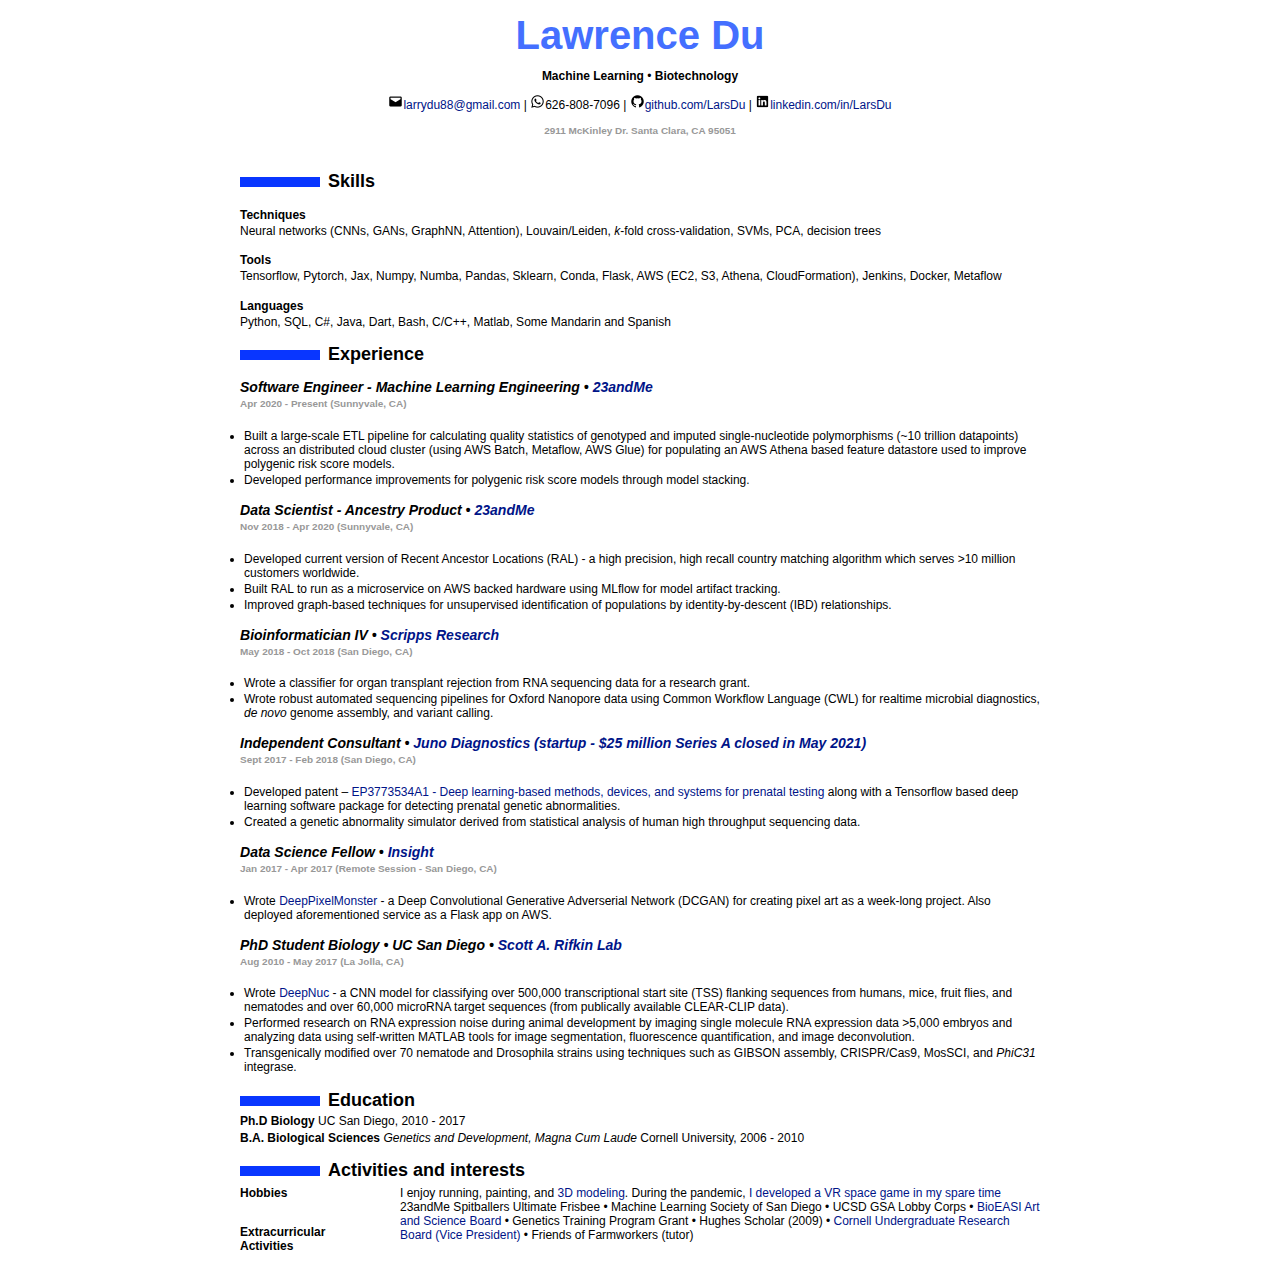
==== index.html @ 2caff89f "Slight update." ====
<!DOCTYPE html>
<html xmlns="http://www.w3.org/1999/xhtml" lang="" xml:lang="">
<head>
  <meta charset="utf-8" />
  <meta name="generator" content="pandoc" />
  <meta name="viewport" content="width=device-width, initial-scale=1.0, user-scalable=yes" />
  <title>index</title>
  <style>
    code{white-space: pre-wrap;}
    span.smallcaps{font-variant: small-caps;}
    span.underline{text-decoration: underline;}
    div.column{display: inline-block; vertical-align: top; width: 50%;}
    div.hanging-indent{margin-left: 1.5em; text-indent: -1.5em;}
    ul.task-list{list-style: none;}
    .display.math{display: block; text-align: center; margin: 0.5rem auto;}
  </style>
  <link rel="stylesheet" href="style.css" />
  <!--[if lt IE 9]>
    <script src="//cdnjs.cloudflare.com/ajax/libs/html5shiv/3.7.3/html5shiv-printshiv.min.js"></script>
  <![endif]-->
</head>
<body>
<h1 id="lawrence-du">Lawrence Du</h1>
<blockquote>
<p><strong>Machine Learning</strong> • <strong>Biotechnology</strong></p>
</blockquote>
<blockquote>
<p><img src="icons/png/mail.png" alt="mail" /><a href="mailto:larrydu88@gmail.com">larrydu88@gmail.com</a> | <img src="icons/png/whatsapp.png" alt="phone" />626-808-7096 | <img src="icons/png/github.png" alt="github" /><a href="http://github.com/LarsDu">github.com/LarsDu</a> | <img src="icons/png/linkedin.png" alt="linkedin" /><a href="http://linkedin.com/in/LarsDu">linkedin.com/in/LarsDu</a></p>
</blockquote>
<blockquote>
<h5 id="mckinley-dr.-santa-clara-ca-95051">2911 McKinley Dr. Santa Clara, CA 95051</h5>
</blockquote>
<h2 id="skills">Skills</h2>
<h4 id="techniques">Techniques</h4>
<p>Neural networks (CNNs, GANs, GraphNN, Attention), Louvain/Leiden, <em>k</em>-fold cross-validation, SVMs, PCA, decision trees</p>
<h4 id="tools">Tools</h4>
<p>Tensorflow, Pytorch, Jax, Numpy, Numba, Pandas, Sklearn, Conda, Flask, AWS (EC2, S3, Athena, CloudFormation), Jenkins, Docker, Metaflow</p>
<h4 id="languages">Languages</h4>
<p>Python, SQL, C#, Java, Dart, Bash, C/C++, Matlab, Some Mandarin and Spanish</p>
<h2 id="experience">Experience</h2>
<h3 id="software-engineer---machine-learning-engineering-23andme"><em>Software Engineer - Machine Learning Engineering • <a href="https://www.linkedin.com/company/23andme/mycompany/">23andMe</a></em></h3>
<h5 id="apr-2020---present-sunnyvale-ca">Apr 2020 - Present (Sunnyvale, CA)</h5>
<ul>
<li>Built a large-scale ETL pipeline for calculating quality statistics of genotyped and imputed single-nucleotide polymorphisms (~10 trillion datapoints) across an distributed cloud cluster (using AWS Batch, Metaflow, AWS Glue) for populating an AWS Athena based feature datastore used to improve polygenic risk score models.</li>
<li>Developed performance improvements for polygenic risk score models through model stacking.</li>
</ul>
<h3 id="data-scientist---ancestry-product-23andme"><em>Data Scientist - Ancestry Product • <a href="https://www.linkedin.com/company/23andme/mycompany/">23andMe</a></em></h3>
<h5 id="nov-2018---apr-2020-sunnyvale-ca">Nov 2018 - Apr 2020 (Sunnyvale, CA)</h5>
<ul>
<li>Developed current version of Recent Ancestor Locations (RAL) - a high precision, high recall country matching algorithm which serves &gt;10 million customers worldwide.</li>
<li>Built RAL to run as a microservice on AWS backed hardware using MLflow for model artifact tracking.</li>
<li>Improved graph-based techniques for unsupervised identification of populations by identity-by-descent (IBD) relationships.</li>
</ul>
<h3 id="bioinformatician-iv-scripps-research"><em>Bioinformatician IV • <a href="https://www.scripps.edu/science-and-medicine/cores-and-services/bioinformatics-core/index.html">Scripps Research</a></em></h3>
<h5 id="may-2018---oct-2018-san-diego-ca">May 2018 - Oct 2018 (San Diego, CA)</h5>
<ul>
<li>Wrote a classifier for organ transplant rejection from RNA sequencing data for a research grant.</li>
<li>Wrote robust automated sequencing pipelines for Oxford Nanopore data using Common Workflow Language (CWL) for realtime microbial diagnostics, <em>de novo</em> genome assembly, and variant calling.</li>
</ul>
<h3 id="independent-consultant-juno-diagnostics-startup---25-million-series-a-closed-in-may-2021"><em>Independent Consultant • <a href="https://www.linkedin.com/company/juno-diagnostics/">Juno Diagnostics (startup - $25 million Series A closed in May 2021)</a></em></h3>
<h5 id="sept-2017---feb-2018-san-diego-ca">Sept 2017 - Feb 2018 (San Diego, CA)</h5>
<ul>
<li>Developed patent – <a href="https://patents.google.com/patent/EP3773534A1/en">EP3773534A1 - Deep learning-based methods, devices, and systems for prenatal testing</a> along with a Tensorflow based deep learning software package for detecting prenatal genetic abnormalities.</li>
<li>Created a genetic abnormality simulator derived from statistical analysis of human high throughput sequencing data.</li>
</ul>
<h3 id="data-science-fellow-insight"><em>Data Science Fellow • <a href="https://insightfellows.com/data-science">Insight</a></em></h3>
<h5 id="jan-2017---apr-2017-remote-session---san-diego-ca">Jan 2017 - Apr 2017 (Remote Session - San Diego, CA)</h5>
<ul>
<li>Wrote <a href="https://github.com/LarsDu/DeepPixelMonster">DeepPixelMonster</a> - a Deep Convolutional Generative Adverserial Network (DCGAN) for creating pixel art as a week-long project. Also deployed aforementioned service as a Flask app on AWS.</li>
</ul>
<h3 id="phd-student-biology-uc-san-diego-scott-a.-rifkin-lab"><em>PhD Student Biology • UC San Diego • <a href="http://labs.biology.ucsd.edu/rifkin/">Scott A. Rifkin Lab</a></em></h3>
<h5 id="aug-2010---may-2017-la-jolla-ca">Aug 2010 - May 2017 (La Jolla, CA)</h5>
<ul>
<li>Wrote <a href="https://github.com/LarsDu/DeepNuc">DeepNuc</a> - a CNN model for classifying over 500,000 transcriptional start site (TSS) flanking sequences from humans, mice, fruit flies, and nematodes and over 60,000 microRNA target sequences (from publically available CLEAR-CLIP data).</li>
<li>Performed research on RNA expression noise during animal development by imaging single molecule RNA expression data &gt;5,000 embryos and analyzing data using self-written MATLAB tools for image segmentation, fluorescence quantification, and image deconvolution.</li>
<li>Transgenically modified over 70 nematode and Drosophila strains using techniques such as GIBSON assembly, CRISPR/Cas9, MosSCI, and <em>PhiC31</em> integrase.</li>
</ul>
<h2 id="education">Education</h2>
<p><strong>Ph.D Biology</strong> UC San Diego, 2010 - 2017</p>
<p><strong>B.A. Biological Sciences</strong> <em>Genetics and Development, Magna Cum Laude</em> Cornell University, 2006 - 2010</p>
<h2 id="activities-and-interests">Activities and interests</h2>
<dl>
<dt><strong>Hobbies</strong></dt>
<dd>I enjoy running, painting, and <a href="https://sketchfab.com/3d-models/walken-23f4b6f0dcea4bf3afe714a59a9473e9">3D modeling</a>. During the pandemic, <a href="https://www.youtube.com/watch?v=HoC-xfeNZ84&amp;t=107s">I developed a VR space game in my spare time</a>
</dd>
<dt><strong>Extracurricular Activities</strong></dt>
<dd>23andMe Spitballers Ultimate Frisbee • Machine Learning Society of San Diego • UCSD GSA Lobby Corps • <a href="https://bioeasi.ucsd.edu/">BioEASI Art and Science Board</a> • Genetics Training Program Grant • Hughes Scholar (2009) • <a href="https://www.cornellcurb.com/">Cornell Undergraduate Research Board (Vice President)</a> • Friends of Farmworkers (tutor)
</dd>
</dl>
</body>
</html>
---- style.css ----
/*
 * CSS for making a resume with pandoc. Inspired by moderncv.
 *
 * This CSS document is delivered to you under the CC BY-SA 3.0 License.
 * https://creativecommons.org/licenses/by-sa/3.0/deed.en_US
 */

/* Whole document */
body {
    font-family: "Helvetica Neue", Helvetica, Arial, sans-serif;
    width: 800px;
    margin: auto;
    background: #FFFFFF;
    padding: 9px 9px 9px 9px;
    font-size: 12px;
}

/* Title of the resume */
h1 {
    font-size: 40px;
    color: #446fff;
    text-align:center;
    margin-top: 4px;
    margin-bottom:8px;
}
h1:hover {
    color: #094fff;
    text-shadow: 1px 1px 1px #333;
}

/* Titles of categories */
h2 {
    color: #000000;
    margin-bottom:3px;
}
h2:hover {
    color: #094fff;
    text-shadow: 1px 1px 1px #333;
}

/* There is a bar just before each category */
h2:before {
    content: "";
    display: inline-block;
    margin-right:1%;
    width: 10%;
    height: 10px;
    background-color: #0936ff;
}
h3 {
    color: #000000;
    margin-bottom: 3px;
}

h4 {
    margin-bottom: 2px;
}

h5{
    color: #989898;
    margin-top: 2px;
    margin-botton: 3px;
    padding: 0px;
}

/* Definitions */
dl{
    margin-top: 5px;
    margin-bottom: 10px;
}
dt {
    float: left;
    clear: left;
    width: 17%;
    margin-bottom: 25px; /*Space out these sections*/
    /*font-weight: bold;*/
}
dd {
    margin-left: 20%;
}
p {
    margin-top:0;
    margin-bottom:3px;
}

/* Blockquotes */
blockquote {
    margin-top: 2px;
    margin-bottom: 2px;
    padding: 3px;
    text-align: center;
}

ul{
    padding-top: 1px;
    padding-bottom: 1px;
    margin-top: 0px;
    padding-left: 4px;
}

li{
    margin-top: 2px;
}

/* Links */
a {
    text-decoration: none;
    color: #001488;
}
a:hover, a:active {
    background-color: #0084ff;
    color: #FFFFFF;
    text-decoration: none;
    text-shadow: 1px 1px 1px #333;
}

/* Horizontal separators */
hr {
    color: #A6A6A6;
}
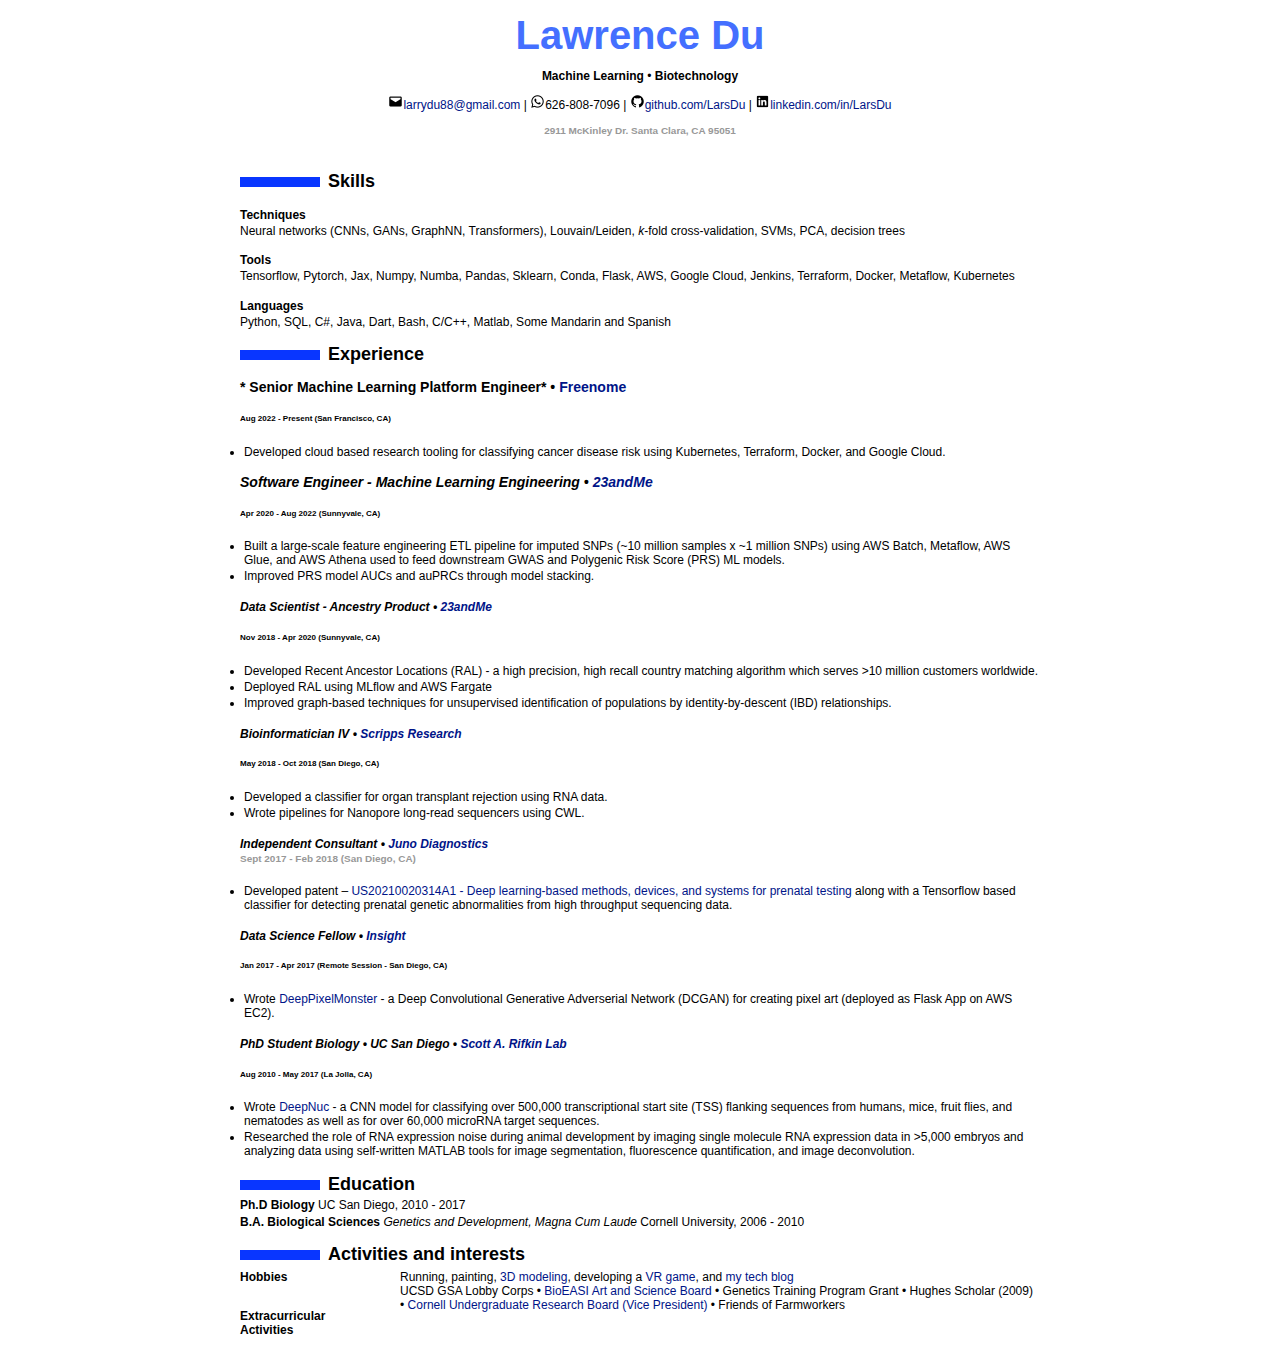
==== commit 4bc9eeba: "Fixed color formatting issue." ====
--- a/index.html
+++ b/index.html
@@ -22,69 +22,139 @@
 <body>
 <h1 id="lawrence-du">Lawrence Du</h1>
 <blockquote>
-<p><strong>Machine Learning</strong> • <strong>Biotechnology</strong></p>
+<p><strong>Machine Learning</strong> •
+<strong>Biotechnology</strong></p>
 </blockquote>
 <blockquote>
-<p><img src="icons/png/mail.png" alt="mail" /><a href="mailto:larrydu88@gmail.com">larrydu88@gmail.com</a> | <img src="icons/png/whatsapp.png" alt="phone" />626-808-7096 | <img src="icons/png/github.png" alt="github" /><a href="http://github.com/LarsDu">github.com/LarsDu</a> | <img src="icons/png/linkedin.png" alt="linkedin" /><a href="http://linkedin.com/in/LarsDu">linkedin.com/in/LarsDu</a></p>
+<p><img src="icons/png/mail.png" alt="mail" /><a
+href="mailto:larrydu88@gmail.com">larrydu88@gmail.com</a> | <img
+src="icons/png/whatsapp.png" alt="phone" />626-808-7096 | <img
+src="icons/png/github.png" alt="github" /><a
+href="http://github.com/LarsDu">github.com/LarsDu</a> | <img
+src="icons/png/linkedin.png" alt="linkedin" /><a
+href="http://linkedin.com/in/LarsDu">linkedin.com/in/LarsDu</a></p>
 </blockquote>
 <blockquote>
-<h5 id="mckinley-dr.-santa-clara-ca-95051">2911 McKinley Dr. Santa Clara, CA 95051</h5>
+<h5 id="mckinley-dr.-santa-clara-ca-95051">2911 McKinley Dr. Santa
+Clara, CA 95051</h5>
 </blockquote>
 <h2 id="skills">Skills</h2>
 <h4 id="techniques">Techniques</h4>
-<p>Neural networks (CNNs, GANs, GraphNN, Attention), Louvain/Leiden, <em>k</em>-fold cross-validation, SVMs, PCA, decision trees</p>
+<p>Neural networks (CNNs, GANs, GraphNN, Transformers), Louvain/Leiden,
+<em>k</em>-fold cross-validation, SVMs, PCA, decision trees</p>
 <h4 id="tools">Tools</h4>
-<p>Tensorflow, Pytorch, Jax, Numpy, Numba, Pandas, Sklearn, Conda, Flask, AWS (EC2, S3, Athena, CloudFormation), Jenkins, Docker, Metaflow</p>
+<p>Tensorflow, Pytorch, Jax, Numpy, Numba, Pandas, Sklearn, Conda,
+Flask, AWS, Google Cloud, Jenkins, Terraform, Docker, Metaflow,
+Kubernetes</p>
 <h4 id="languages">Languages</h4>
-<p>Python, SQL, C#, Java, Dart, Bash, C/C++, Matlab, Some Mandarin and Spanish</p>
+<p>Python, SQL, C#, Java, Dart, Bash, C/C++, Matlab, Some Mandarin and
+Spanish</p>
 <h2 id="experience">Experience</h2>
-<h3 id="software-engineer---machine-learning-engineering-23andme"><em>Software Engineer - Machine Learning Engineering • <a href="https://www.linkedin.com/company/23andme/mycompany/">23andMe</a></em></h3>
-<h5 id="apr-2020---present-sunnyvale-ca">Apr 2020 - Present (Sunnyvale, CA)</h5>
+<h3 id="senior-machine-learning-platform-engineer-freenome">* Senior
+Machine Learning Platform Engineer* • <a
+href="https://www.linkedin.com/company/freenome/mycompany/">Freenome</a></h3>
+<h6 id="aug-2022---present-san-francisco-ca">Aug 2022 - Present (San
+Francisco, CA)</h6>
 <ul>
-<li>Built a large-scale ETL pipeline for calculating quality statistics of genotyped and imputed single-nucleotide polymorphisms (~10 trillion datapoints) across an distributed cloud cluster (using AWS Batch, Metaflow, AWS Glue) for populating an AWS Athena based feature datastore used to improve polygenic risk score models.</li>
-<li>Developed performance improvements for polygenic risk score models through model stacking.</li>
+<li>Developed cloud based research tooling for classifying cancer
+disease risk using Kubernetes, Terraform, Docker, and Google Cloud.</li>
 </ul>
-<h3 id="data-scientist---ancestry-product-23andme"><em>Data Scientist - Ancestry Product • <a href="https://www.linkedin.com/company/23andme/mycompany/">23andMe</a></em></h3>
-<h5 id="nov-2018---apr-2020-sunnyvale-ca">Nov 2018 - Apr 2020 (Sunnyvale, CA)</h5>
+<h3
+id="software-engineer---machine-learning-engineering-23andme"><em>Software
+Engineer - Machine Learning Engineering • <a
+href="https://www.linkedin.com/company/23andme/mycompany/">23andMe</a></em></h3>
+<h6 id="apr-2020---aug-2022-sunnyvale-ca">Apr 2020 - Aug 2022
+(Sunnyvale, CA)</h6>
 <ul>
-<li>Developed current version of Recent Ancestor Locations (RAL) - a high precision, high recall country matching algorithm which serves &gt;10 million customers worldwide.</li>
-<li>Built RAL to run as a microservice on AWS backed hardware using MLflow for model artifact tracking.</li>
-<li>Improved graph-based techniques for unsupervised identification of populations by identity-by-descent (IBD) relationships.</li>
+<li>Built a large-scale feature engineering ETL pipeline for imputed
+SNPs (~10 million samples x ~1 million SNPs) using AWS Batch, Metaflow,
+AWS Glue, and AWS Athena used to feed downstream GWAS and Polygenic Risk
+Score (PRS) ML models.</li>
+<li>Improved PRS model AUCs and auPRCs through model stacking.</li>
 </ul>
-<h3 id="bioinformatician-iv-scripps-research"><em>Bioinformatician IV • <a href="https://www.scripps.edu/science-and-medicine/cores-and-services/bioinformatics-core/index.html">Scripps Research</a></em></h3>
-<h5 id="may-2018---oct-2018-san-diego-ca">May 2018 - Oct 2018 (San Diego, CA)</h5>
+<h4 id="data-scientist---ancestry-product-23andme"><em>Data Scientist -
+Ancestry Product • <a
+href="https://www.linkedin.com/company/23andme/mycompany/">23andMe</a></em></h4>
+<h6 id="nov-2018---apr-2020-sunnyvale-ca">Nov 2018 - Apr 2020
+(Sunnyvale, CA)</h6>
 <ul>
-<li>Wrote a classifier for organ transplant rejection from RNA sequencing data for a research grant.</li>
-<li>Wrote robust automated sequencing pipelines for Oxford Nanopore data using Common Workflow Language (CWL) for realtime microbial diagnostics, <em>de novo</em> genome assembly, and variant calling.</li>
+<li>Developed Recent Ancestor Locations (RAL) - a high precision, high
+recall country matching algorithm which serves &gt;10 million customers
+worldwide.</li>
+<li>Deployed RAL using MLflow and AWS Fargate</li>
+<li>Improved graph-based techniques for unsupervised identification of
+populations by identity-by-descent (IBD) relationships.</li>
 </ul>
-<h3 id="independent-consultant-juno-diagnostics-startup---25-million-series-a-closed-in-may-2021"><em>Independent Consultant • <a href="https://www.linkedin.com/company/juno-diagnostics/">Juno Diagnostics (startup - $25 million Series A closed in May 2021)</a></em></h3>
-<h5 id="sept-2017---feb-2018-san-diego-ca">Sept 2017 - Feb 2018 (San Diego, CA)</h5>
+<h4 id="bioinformatician-iv-scripps-research"><em>Bioinformatician IV •
+<a
+href="https://www.scripps.edu/science-and-medicine/cores-and-services/bioinformatics-core/index.html">Scripps
+Research</a></em></h4>
+<h6 id="may-2018---oct-2018-san-diego-ca">May 2018 - Oct 2018 (San
+Diego, CA)</h6>
 <ul>
-<li>Developed patent – <a href="https://patents.google.com/patent/EP3773534A1/en">EP3773534A1 - Deep learning-based methods, devices, and systems for prenatal testing</a> along with a Tensorflow based deep learning software package for detecting prenatal genetic abnormalities.</li>
-<li>Created a genetic abnormality simulator derived from statistical analysis of human high throughput sequencing data.</li>
+<li>Developed a classifier for organ transplant rejection using RNA
+data.</li>
+<li>Wrote pipelines for Nanopore long-read sequencers using CWL.</li>
 </ul>
-<h3 id="data-science-fellow-insight"><em>Data Science Fellow • <a href="https://insightfellows.com/data-science">Insight</a></em></h3>
-<h5 id="jan-2017---apr-2017-remote-session---san-diego-ca">Jan 2017 - Apr 2017 (Remote Session - San Diego, CA)</h5>
+<h4 id="independent-consultant-juno-diagnostics"><em>Independent
+Consultant • <a
+href="https://www.linkedin.com/company/juno-diagnostics/">Juno
+Diagnostics</a></em></h4>
+<h5 id="sept-2017---feb-2018-san-diego-ca">Sept 2017 - Feb 2018 (San
+Diego, CA)</h5>
 <ul>
-<li>Wrote <a href="https://github.com/LarsDu/DeepPixelMonster">DeepPixelMonster</a> - a Deep Convolutional Generative Adverserial Network (DCGAN) for creating pixel art as a week-long project. Also deployed aforementioned service as a Flask app on AWS.</li>
+<li>Developed patent – <a
+href="https://patents.google.com/patent/US20210020314A1">US20210020314A1
+- Deep learning-based methods, devices, and systems for prenatal
+testing</a> along with a Tensorflow based classifier for detecting
+prenatal genetic abnormalities from high throughput sequencing
+data.</li>
 </ul>
-<h3 id="phd-student-biology-uc-san-diego-scott-a.-rifkin-lab"><em>PhD Student Biology • UC San Diego • <a href="http://labs.biology.ucsd.edu/rifkin/">Scott A. Rifkin Lab</a></em></h3>
-<h5 id="aug-2010---may-2017-la-jolla-ca">Aug 2010 - May 2017 (La Jolla, CA)</h5>
+<h4 id="data-science-fellow-insight"><em>Data Science Fellow • <a
+href="https://insightfellows.com/data-science">Insight</a></em></h4>
+<h6 id="jan-2017---apr-2017-remote-session---san-diego-ca">Jan 2017 -
+Apr 2017 (Remote Session - San Diego, CA)</h6>
 <ul>
-<li>Wrote <a href="https://github.com/LarsDu/DeepNuc">DeepNuc</a> - a CNN model for classifying over 500,000 transcriptional start site (TSS) flanking sequences from humans, mice, fruit flies, and nematodes and over 60,000 microRNA target sequences (from publically available CLEAR-CLIP data).</li>
-<li>Performed research on RNA expression noise during animal development by imaging single molecule RNA expression data &gt;5,000 embryos and analyzing data using self-written MATLAB tools for image segmentation, fluorescence quantification, and image deconvolution.</li>
-<li>Transgenically modified over 70 nematode and Drosophila strains using techniques such as GIBSON assembly, CRISPR/Cas9, MosSCI, and <em>PhiC31</em> integrase.</li>
+<li>Wrote <a
+href="https://github.com/LarsDu/DeepPixelMonster">DeepPixelMonster</a> -
+a Deep Convolutional Generative Adverserial Network (DCGAN) for creating
+pixel art (deployed as Flask App on AWS EC2).</li>
+</ul>
+<h4 id="phd-student-biology-uc-san-diego-scott-a.-rifkin-lab"><em>PhD
+Student Biology • UC San Diego • <a
+href="http://labs.biology.ucsd.edu/rifkin/">Scott A. Rifkin
+Lab</a></em></h4>
+<h6 id="aug-2010---may-2017-la-jolla-ca">Aug 2010 - May 2017 (La Jolla,
+CA)</h6>
+<ul>
+<li>Wrote <a href="https://github.com/LarsDu/DeepNuc">DeepNuc</a> - a
+CNN model for classifying over 500,000 transcriptional start site (TSS)
+flanking sequences from humans, mice, fruit flies, and nematodes as well
+as for over 60,000 microRNA target sequences.</li>
+<li>Researched the role of RNA expression noise during animal
+development by imaging single molecule RNA expression data in &gt;5,000
+embryos and analyzing data using self-written MATLAB tools for image
+segmentation, fluorescence quantification, and image deconvolution.</li>
 </ul>
 <h2 id="education">Education</h2>
 <p><strong>Ph.D Biology</strong> UC San Diego, 2010 - 2017</p>
-<p><strong>B.A. Biological Sciences</strong> <em>Genetics and Development, Magna Cum Laude</em> Cornell University, 2006 - 2010</p>
+<p><strong>B.A. Biological Sciences</strong> <em>Genetics and
+Development, Magna Cum Laude</em> Cornell University, 2006 - 2010</p>
 <h2 id="activities-and-interests">Activities and interests</h2>
 <dl>
 <dt><strong>Hobbies</strong></dt>
-<dd>I enjoy running, painting, and <a href="https://sketchfab.com/3d-models/walken-23f4b6f0dcea4bf3afe714a59a9473e9">3D modeling</a>. During the pandemic, <a href="https://www.youtube.com/watch?v=HoC-xfeNZ84&amp;t=107s">I developed a VR space game in my spare time</a>
+<dd>
+Running, painting, <a
+href="https://sketchfab.com/3d-models/walken-23f4b6f0dcea4bf3afe714a59a9473e9">3D
+modeling</a>, developing a <a href="https://roguestargun.net">VR
+game</a>, and <a href="https://du-blog.net">my tech blog</a>
 </dd>
 <dt><strong>Extracurricular Activities</strong></dt>
-<dd>23andMe Spitballers Ultimate Frisbee • Machine Learning Society of San Diego • UCSD GSA Lobby Corps • <a href="https://bioeasi.ucsd.edu/">BioEASI Art and Science Board</a> • Genetics Training Program Grant • Hughes Scholar (2009) • <a href="https://www.cornellcurb.com/">Cornell Undergraduate Research Board (Vice President)</a> • Friends of Farmworkers (tutor)
+<dd>
+UCSD GSA Lobby Corps • <a href="https://bioeasi.ucsd.edu/">BioEASI Art
+and Science Board</a> • Genetics Training Program Grant • Hughes Scholar
+(2009) • <a href="https://www.cornellcurb.com/">Cornell Undergraduate
+Research Board (Vice President)</a> • Friends of Farmworkers
 </dd>
 </dl>
 </body>
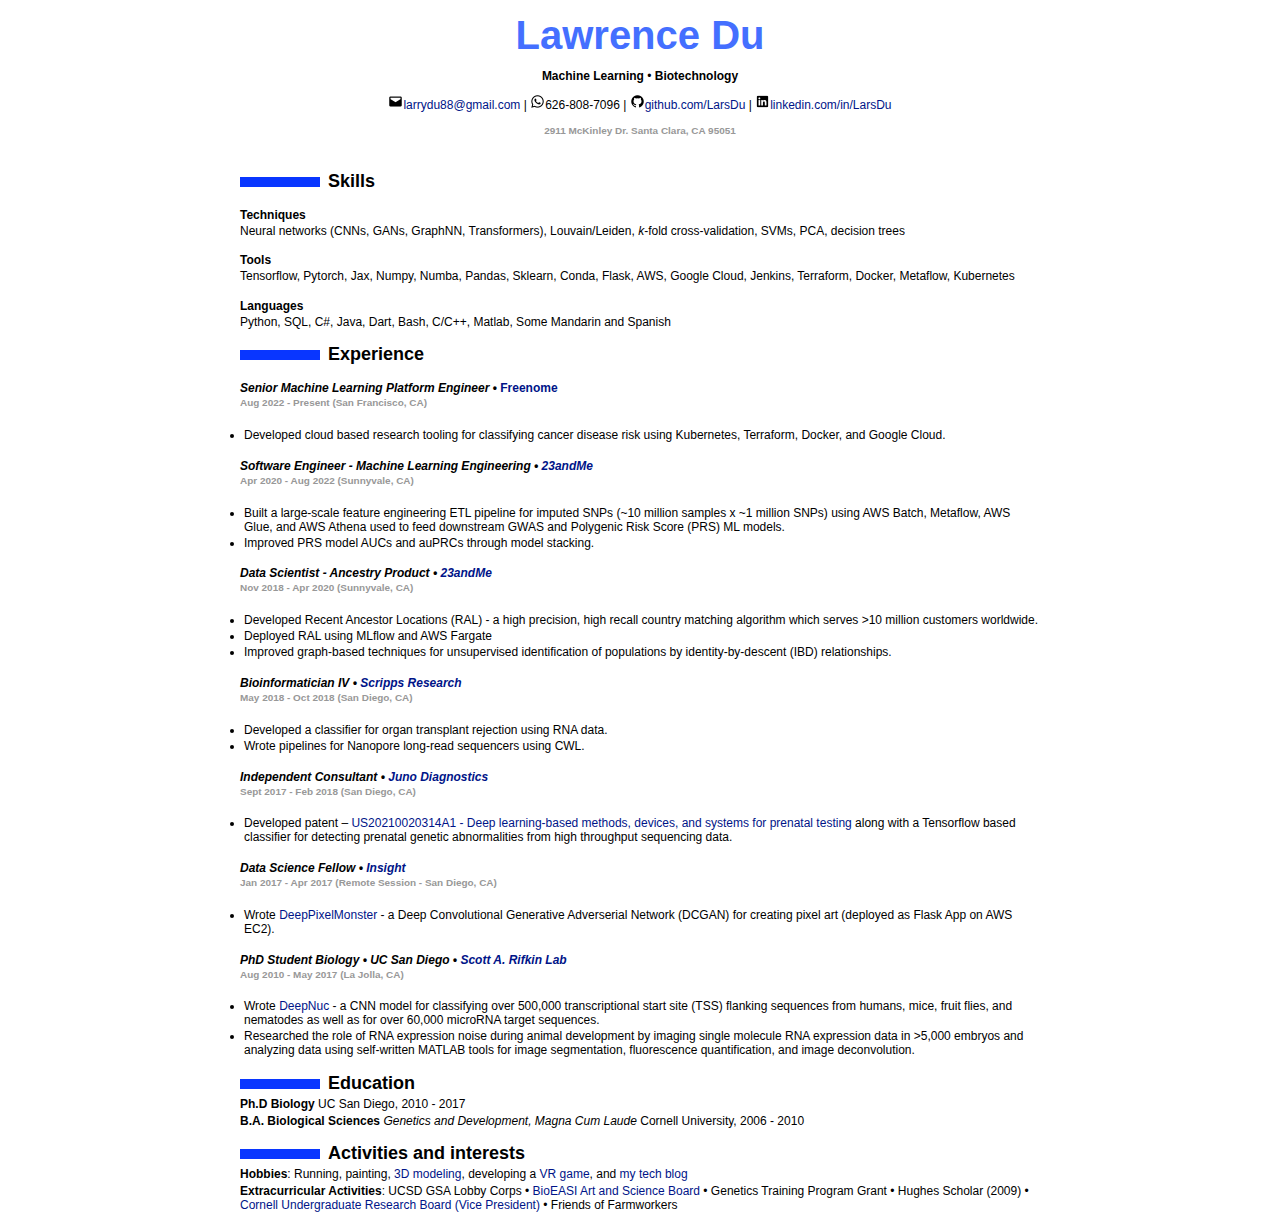
==== commit 373ea15b: "Fixed formatting. Added new job." ====
--- a/index.html
+++ b/index.html
@@ -5,14 +5,11 @@
   <meta name="generator" content="pandoc" />
   <meta name="viewport" content="width=device-width, initial-scale=1.0, user-scalable=yes" />
   <title>index</title>
-  <style>
-    code{white-space: pre-wrap;}
-    span.smallcaps{font-variant: small-caps;}
-    span.underline{text-decoration: underline;}
-    div.column{display: inline-block; vertical-align: top; width: 50%;}
-    div.hanging-indent{margin-left: 1.5em; text-indent: -1.5em;}
-    ul.task-list{list-style: none;}
-    .display.math{display: block; text-align: center; margin: 0.5rem auto;}
+  <style type="text/css">
+      code{white-space: pre-wrap;}
+      span.smallcaps{font-variant: small-caps;}
+      span.underline{text-decoration: underline;}
+      div.column{display: inline-block; vertical-align: top; width: 50%;}
   </style>
   <link rel="stylesheet" href="style.css" />
   <!--[if lt IE 9]>
@@ -22,140 +19,67 @@
 <body>
 <h1 id="lawrence-du">Lawrence Du</h1>
 <blockquote>
-<p><strong>Machine Learning</strong> •
-<strong>Biotechnology</strong></p>
+<p><strong>Machine Learning</strong> • <strong>Biotechnology</strong></p>
 </blockquote>
 <blockquote>
-<p><img src="icons/png/mail.png" alt="mail" /><a
-href="mailto:larrydu88@gmail.com">larrydu88@gmail.com</a> | <img
-src="icons/png/whatsapp.png" alt="phone" />626-808-7096 | <img
-src="icons/png/github.png" alt="github" /><a
-href="http://github.com/LarsDu">github.com/LarsDu</a> | <img
-src="icons/png/linkedin.png" alt="linkedin" /><a
-href="http://linkedin.com/in/LarsDu">linkedin.com/in/LarsDu</a></p>
+<p><img src="icons/png/mail.png" alt="mail" /><a href="mailto:larrydu88@gmail.com">larrydu88@gmail.com</a> | <img src="icons/png/whatsapp.png" alt="phone" />626-808-7096 | <img src="icons/png/github.png" alt="github" /><a href="http://github.com/LarsDu">github.com/LarsDu</a> | <img src="icons/png/linkedin.png" alt="linkedin" /><a href="http://linkedin.com/in/LarsDu">linkedin.com/in/LarsDu</a></p>
 </blockquote>
 <blockquote>
-<h5 id="mckinley-dr.-santa-clara-ca-95051">2911 McKinley Dr. Santa
-Clara, CA 95051</h5>
+<h5 id="mckinley-dr.santa-clara-ca-95051">2911 McKinley Dr. Santa Clara, CA 95051</h5>
 </blockquote>
 <h2 id="skills">Skills</h2>
 <h4 id="techniques">Techniques</h4>
-<p>Neural networks (CNNs, GANs, GraphNN, Transformers), Louvain/Leiden,
-<em>k</em>-fold cross-validation, SVMs, PCA, decision trees</p>
+<p>Neural networks (CNNs, GANs, GraphNN, Transformers), Louvain/Leiden, <em>k</em>-fold cross-validation, SVMs, PCA, decision trees</p>
 <h4 id="tools">Tools</h4>
-<p>Tensorflow, Pytorch, Jax, Numpy, Numba, Pandas, Sklearn, Conda,
-Flask, AWS, Google Cloud, Jenkins, Terraform, Docker, Metaflow,
-Kubernetes</p>
+<p>Tensorflow, Pytorch, Jax, Numpy, Numba, Pandas, Sklearn, Conda, Flask, AWS, Google Cloud, Jenkins, Terraform, Docker, Metaflow, Kubernetes</p>
 <h4 id="languages">Languages</h4>
-<p>Python, SQL, C#, Java, Dart, Bash, C/C++, Matlab, Some Mandarin and
-Spanish</p>
+<p>Python, SQL, C#, Java, Dart, Bash, C/C++, Matlab, Some Mandarin and Spanish</p>
 <h2 id="experience">Experience</h2>
-<h3 id="senior-machine-learning-platform-engineer-freenome">* Senior
-Machine Learning Platform Engineer* • <a
-href="https://www.linkedin.com/company/freenome/mycompany/">Freenome</a></h3>
-<h6 id="aug-2022---present-san-francisco-ca">Aug 2022 - Present (San
-Francisco, CA)</h6>
+<h4 id="senior-machine-learning-platform-engineer-freenome"><em>Senior Machine Learning Platform Engineer</em> • <a href="https://www.linkedin.com/company/freenome/mycompany/">Freenome</a></h4>
+<h5 id="aug-2022---present-san-francisco-ca">Aug 2022 - Present (San Francisco, CA)</h5>
 <ul>
-<li>Developed cloud based research tooling for classifying cancer
-disease risk using Kubernetes, Terraform, Docker, and Google Cloud.</li>
+<li>Developed cloud based research tooling for classifying cancer disease risk using Kubernetes, Terraform, Docker, and Google Cloud.</li>
 </ul>
-<h3
-id="software-engineer---machine-learning-engineering-23andme"><em>Software
-Engineer - Machine Learning Engineering • <a
-href="https://www.linkedin.com/company/23andme/mycompany/">23andMe</a></em></h3>
-<h6 id="apr-2020---aug-2022-sunnyvale-ca">Apr 2020 - Aug 2022
-(Sunnyvale, CA)</h6>
+<h4 id="software-engineer---machine-learning-engineering-23andme"><em>Software Engineer - Machine Learning Engineering • <a href="https://www.linkedin.com/company/23andme/mycompany/">23andMe</a></em></h4>
+<h5 id="apr-2020---aug-2022-sunnyvale-ca">Apr 2020 - Aug 2022 (Sunnyvale, CA)</h5>
 <ul>
-<li>Built a large-scale feature engineering ETL pipeline for imputed
-SNPs (~10 million samples x ~1 million SNPs) using AWS Batch, Metaflow,
-AWS Glue, and AWS Athena used to feed downstream GWAS and Polygenic Risk
-Score (PRS) ML models.</li>
+<li>Built a large-scale feature engineering ETL pipeline for imputed SNPs (~10 million samples x ~1 million SNPs) using AWS Batch, Metaflow, AWS Glue, and AWS Athena used to feed downstream GWAS and Polygenic Risk Score (PRS) ML models.</li>
 <li>Improved PRS model AUCs and auPRCs through model stacking.</li>
 </ul>
-<h4 id="data-scientist---ancestry-product-23andme"><em>Data Scientist -
-Ancestry Product • <a
-href="https://www.linkedin.com/company/23andme/mycompany/">23andMe</a></em></h4>
-<h6 id="nov-2018---apr-2020-sunnyvale-ca">Nov 2018 - Apr 2020
-(Sunnyvale, CA)</h6>
+<h4 id="data-scientist---ancestry-product-23andme"><em>Data Scientist - Ancestry Product • <a href="https://www.linkedin.com/company/23andme/mycompany/">23andMe</a></em></h4>
+<h5 id="nov-2018---apr-2020-sunnyvale-ca">Nov 2018 - Apr 2020 (Sunnyvale, CA)</h5>
 <ul>
-<li>Developed Recent Ancestor Locations (RAL) - a high precision, high
-recall country matching algorithm which serves &gt;10 million customers
-worldwide.</li>
+<li>Developed Recent Ancestor Locations (RAL) - a high precision, high recall country matching algorithm which serves &gt;10 million customers worldwide.</li>
 <li>Deployed RAL using MLflow and AWS Fargate</li>
-<li>Improved graph-based techniques for unsupervised identification of
-populations by identity-by-descent (IBD) relationships.</li>
+<li>Improved graph-based techniques for unsupervised identification of populations by identity-by-descent (IBD) relationships.</li>
 </ul>
-<h4 id="bioinformatician-iv-scripps-research"><em>Bioinformatician IV •
-<a
-href="https://www.scripps.edu/science-and-medicine/cores-and-services/bioinformatics-core/index.html">Scripps
-Research</a></em></h4>
-<h6 id="may-2018---oct-2018-san-diego-ca">May 2018 - Oct 2018 (San
-Diego, CA)</h6>
+<h4 id="bioinformatician-iv-scripps-research"><em>Bioinformatician IV • <a href="https://www.scripps.edu/science-and-medicine/cores-and-services/bioinformatics-core/index.html">Scripps Research</a></em></h4>
+<h5 id="may-2018---oct-2018-san-diego-ca">May 2018 - Oct 2018 (San Diego, CA)</h5>
 <ul>
-<li>Developed a classifier for organ transplant rejection using RNA
-data.</li>
+<li>Developed a classifier for organ transplant rejection using RNA data.</li>
 <li>Wrote pipelines for Nanopore long-read sequencers using CWL.</li>
 </ul>
-<h4 id="independent-consultant-juno-diagnostics"><em>Independent
-Consultant • <a
-href="https://www.linkedin.com/company/juno-diagnostics/">Juno
-Diagnostics</a></em></h4>
-<h5 id="sept-2017---feb-2018-san-diego-ca">Sept 2017 - Feb 2018 (San
-Diego, CA)</h5>
+<h4 id="independent-consultant-juno-diagnostics"><em>Independent Consultant • <a href="https://www.linkedin.com/company/juno-diagnostics/">Juno Diagnostics</a></em></h4>
+<h5 id="sept-2017---feb-2018-san-diego-ca">Sept 2017 - Feb 2018 (San Diego, CA)</h5>
 <ul>
-<li>Developed patent – <a
-href="https://patents.google.com/patent/US20210020314A1">US20210020314A1
-- Deep learning-based methods, devices, and systems for prenatal
-testing</a> along with a Tensorflow based classifier for detecting
-prenatal genetic abnormalities from high throughput sequencing
-data.</li>
+<li>Developed patent – <a href="https://patents.google.com/patent/US20210020314A1">US20210020314A1 - Deep learning-based methods, devices, and systems for prenatal testing</a> along with a Tensorflow based classifier for detecting prenatal genetic abnormalities from high throughput sequencing data.</li>
 </ul>
-<h4 id="data-science-fellow-insight"><em>Data Science Fellow • <a
-href="https://insightfellows.com/data-science">Insight</a></em></h4>
-<h6 id="jan-2017---apr-2017-remote-session---san-diego-ca">Jan 2017 -
-Apr 2017 (Remote Session - San Diego, CA)</h6>
+<h4 id="data-science-fellow-insight"><em>Data Science Fellow • <a href="https://insightfellows.com/data-science">Insight</a></em></h4>
+<h5 id="jan-2017---apr-2017-remote-session---san-diego-ca">Jan 2017 - Apr 2017 (Remote Session - San Diego, CA)</h5>
 <ul>
-<li>Wrote <a
-href="https://github.com/LarsDu/DeepPixelMonster">DeepPixelMonster</a> -
-a Deep Convolutional Generative Adverserial Network (DCGAN) for creating
-pixel art (deployed as Flask App on AWS EC2).</li>
+<li>Wrote <a href="https://github.com/LarsDu/DeepPixelMonster">DeepPixelMonster</a> - a Deep Convolutional Generative Adverserial Network (DCGAN) for creating pixel art (deployed as Flask App on AWS EC2).</li>
 </ul>
-<h4 id="phd-student-biology-uc-san-diego-scott-a.-rifkin-lab"><em>PhD
-Student Biology • UC San Diego • <a
-href="http://labs.biology.ucsd.edu/rifkin/">Scott A. Rifkin
-Lab</a></em></h4>
-<h6 id="aug-2010---may-2017-la-jolla-ca">Aug 2010 - May 2017 (La Jolla,
-CA)</h6>
+<h4 id="phd-student-biology-uc-san-diego-scott-a.-rifkin-lab"><em>PhD Student Biology • UC San Diego • <a href="http://labs.biology.ucsd.edu/rifkin/">Scott A. Rifkin Lab</a></em></h4>
+<h5 id="aug-2010---may-2017-la-jolla-ca">Aug 2010 - May 2017 (La Jolla, CA)</h5>
 <ul>
-<li>Wrote <a href="https://github.com/LarsDu/DeepNuc">DeepNuc</a> - a
-CNN model for classifying over 500,000 transcriptional start site (TSS)
-flanking sequences from humans, mice, fruit flies, and nematodes as well
-as for over 60,000 microRNA target sequences.</li>
-<li>Researched the role of RNA expression noise during animal
-development by imaging single molecule RNA expression data in &gt;5,000
-embryos and analyzing data using self-written MATLAB tools for image
-segmentation, fluorescence quantification, and image deconvolution.</li>
+<li>Wrote <a href="https://github.com/LarsDu/DeepNuc">DeepNuc</a> - a CNN model for classifying over 500,000 transcriptional start site (TSS) flanking sequences from humans, mice, fruit flies, and nematodes as well as for over 60,000 microRNA target sequences.</li>
+<li>Researched the role of RNA expression noise during animal development by imaging single molecule RNA expression data in &gt;5,000 embryos and analyzing data using self-written MATLAB tools for image segmentation, fluorescence quantification, and image deconvolution.</li>
 </ul>
 <h2 id="education">Education</h2>
 <p><strong>Ph.D Biology</strong> UC San Diego, 2010 - 2017</p>
-<p><strong>B.A. Biological Sciences</strong> <em>Genetics and
-Development, Magna Cum Laude</em> Cornell University, 2006 - 2010</p>
+<p><strong>B.A. Biological Sciences</strong> <em>Genetics and Development, Magna Cum Laude</em> Cornell University, 2006 - 2010</p>
 <h2 id="activities-and-interests">Activities and interests</h2>
-<dl>
-<dt><strong>Hobbies</strong></dt>
-<dd>
-Running, painting, <a
-href="https://sketchfab.com/3d-models/walken-23f4b6f0dcea4bf3afe714a59a9473e9">3D
-modeling</a>, developing a <a href="https://roguestargun.net">VR
-game</a>, and <a href="https://du-blog.net">my tech blog</a>
-</dd>
-<dt><strong>Extracurricular Activities</strong></dt>
-<dd>
-UCSD GSA Lobby Corps • <a href="https://bioeasi.ucsd.edu/">BioEASI Art
-and Science Board</a> • Genetics Training Program Grant • Hughes Scholar
-(2009) • <a href="https://www.cornellcurb.com/">Cornell Undergraduate
-Research Board (Vice President)</a> • Friends of Farmworkers
-</dd>
-</dl>
+<p><strong>Hobbies</strong>: Running, painting, <a href="https://sketchfab.com/3d-models/walken-23f4b6f0dcea4bf3afe714a59a9473e9">3D modeling</a>, developing a <a href="https://roguestargun.net">VR game</a>, and <a href="https://du-blog.net">my tech blog</a></p>
+<p><strong>Extracurricular Activities</strong>: UCSD GSA Lobby Corps • <a href="https://bioeasi.ucsd.edu/">BioEASI Art and Science Board</a> • Genetics Training Program Grant • Hughes Scholar (2009) • <a href="https://www.cornellcurb.com/">Cornell Undergraduate Research Board (Vice President)</a> • Friends of Farmworkers</p>
 </body>
 </html>
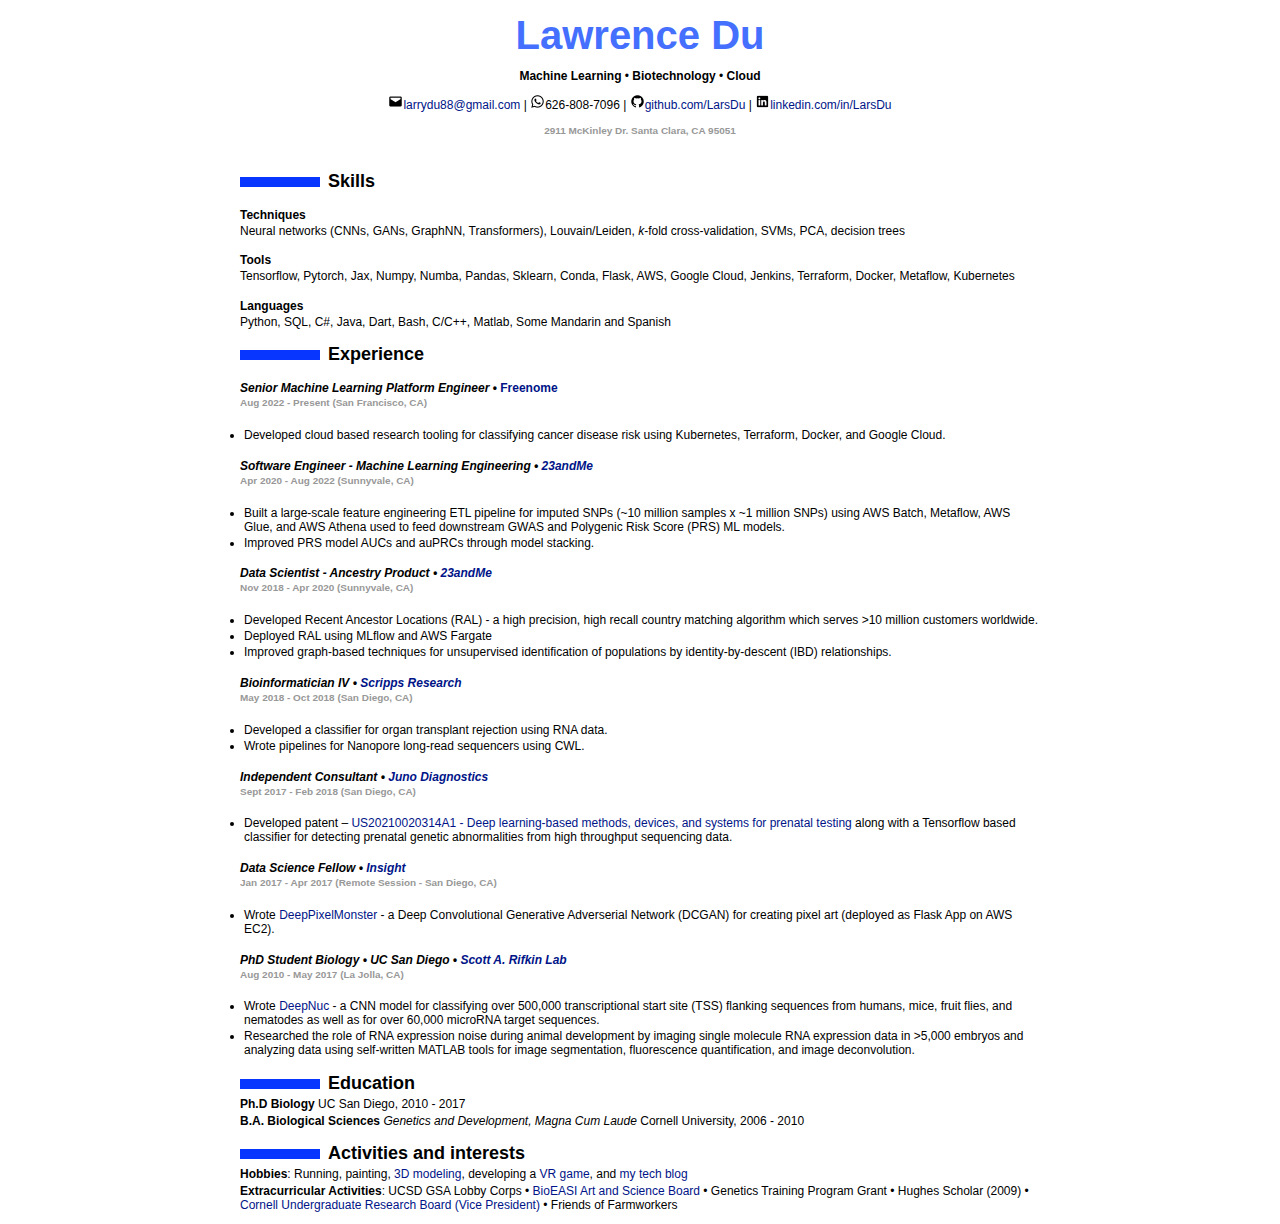
==== commit 85cd468d: "Updated subtitle." ====
--- a/index.html
+++ b/index.html
@@ -19,7 +19,7 @@
 <body>
 <h1 id="lawrence-du">Lawrence Du</h1>
 <blockquote>
-<p><strong>Machine Learning</strong> • <strong>Biotechnology</strong></p>
+<p><strong>Machine Learning</strong> • <strong>Biotechnology</strong> • <strong>Cloud</strong></p>
 </blockquote>
 <blockquote>
 <p><img src="icons/png/mail.png" alt="mail" /><a href="mailto:larrydu88@gmail.com">larrydu88@gmail.com</a> | <img src="icons/png/whatsapp.png" alt="phone" />626-808-7096 | <img src="icons/png/github.png" alt="github" /><a href="http://github.com/LarsDu">github.com/LarsDu</a> | <img src="icons/png/linkedin.png" alt="linkedin" /><a href="http://linkedin.com/in/LarsDu">linkedin.com/in/LarsDu</a></p>
@@ -79,7 +79,7 @@
 <p><strong>Ph.D Biology</strong> UC San Diego, 2010 - 2017</p>
 <p><strong>B.A. Biological Sciences</strong> <em>Genetics and Development, Magna Cum Laude</em> Cornell University, 2006 - 2010</p>
 <h2 id="activities-and-interests">Activities and interests</h2>
-<p><strong>Hobbies</strong>: Running, painting, <a href="https://sketchfab.com/3d-models/walken-23f4b6f0dcea4bf3afe714a59a9473e9">3D modeling</a>, developing a <a href="https://roguestargun.net">VR game</a>, and <a href="https://du-blog.net">my tech blog</a></p>
+<p><strong>Hobbies</strong>: Running, painting, <a href="https://sketchfab.com/3d-models/walken-23f4b6f0dcea4bf3afe714a59a9473e9">3D modeling</a>, developing a <a href="https://roguestargun.com">VR game</a>, and <a href="https://dublog.net">my tech blog</a></p>
 <p><strong>Extracurricular Activities</strong>: UCSD GSA Lobby Corps • <a href="https://bioeasi.ucsd.edu/">BioEASI Art and Science Board</a> • Genetics Training Program Grant • Hughes Scholar (2009) • <a href="https://www.cornellcurb.com/">Cornell Undergraduate Research Board (Vice President)</a> • Friends of Farmworkers</p>
 </body>
 </html>
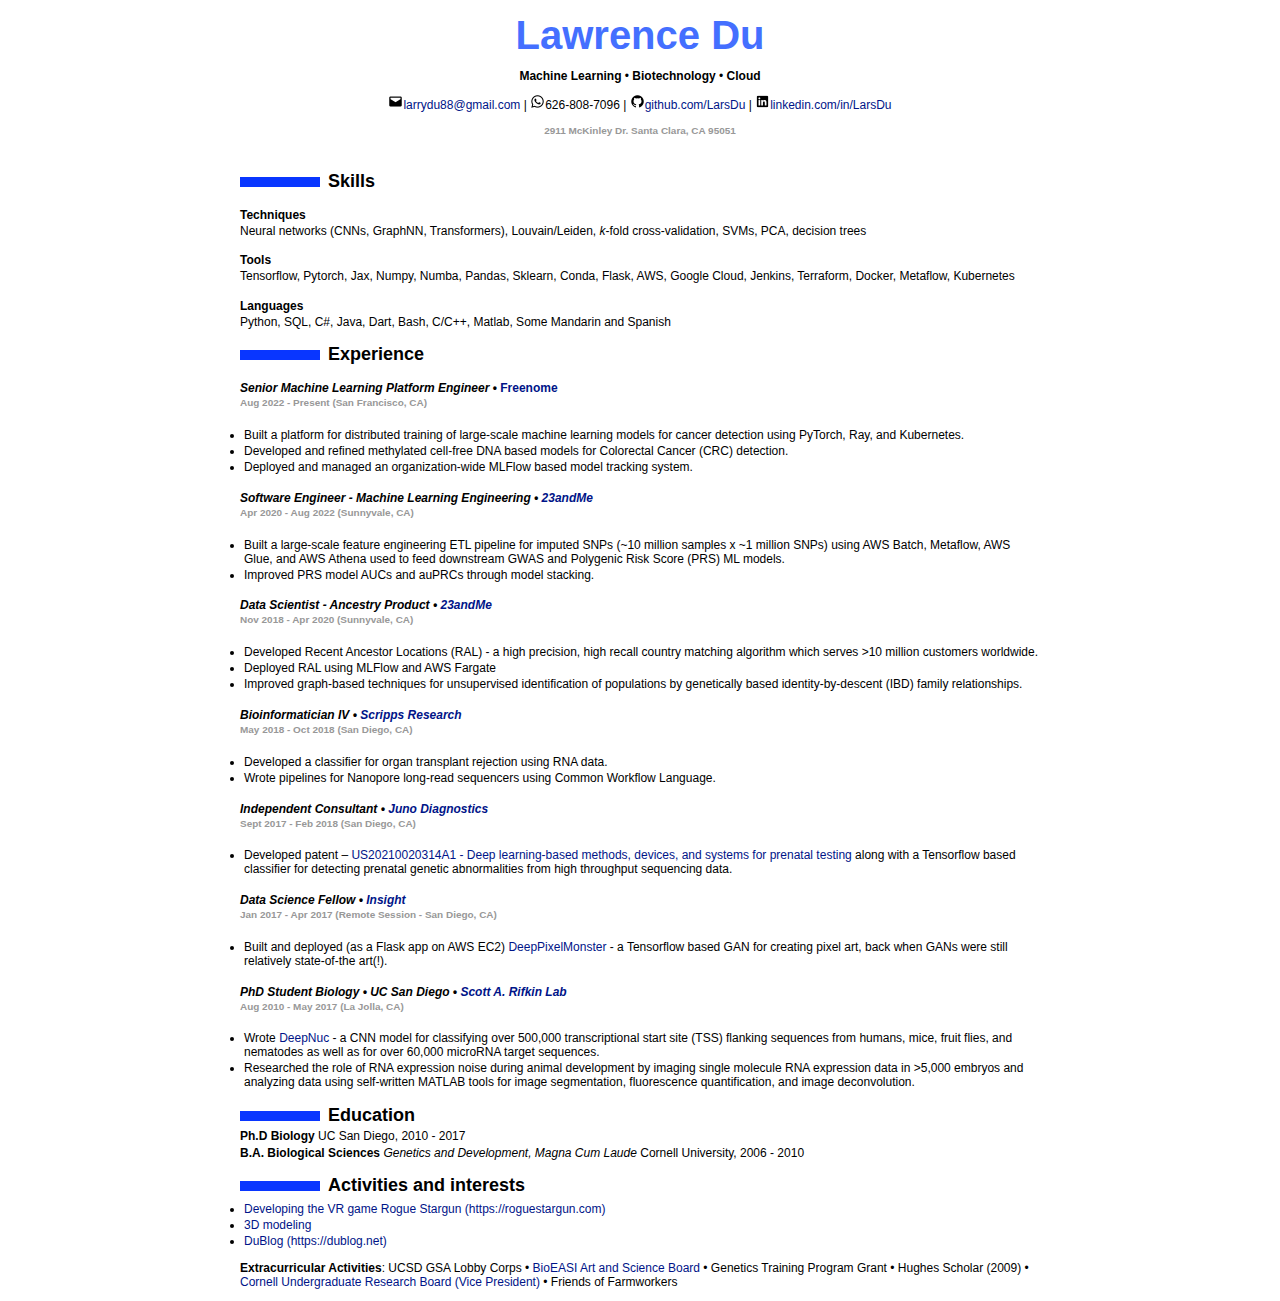
==== commit 596f12b8: "Update resume." ====
--- a/index.html
+++ b/index.html
@@ -5,16 +5,15 @@
   <meta name="generator" content="pandoc" />
   <meta name="viewport" content="width=device-width, initial-scale=1.0, user-scalable=yes" />
   <title>index</title>
-  <style type="text/css">
-      code{white-space: pre-wrap;}
-      span.smallcaps{font-variant: small-caps;}
-      span.underline{text-decoration: underline;}
-      div.column{display: inline-block; vertical-align: top; width: 50%;}
+  <style>
+    code{white-space: pre-wrap;}
+    span.smallcaps{font-variant: small-caps;}
+    span.underline{text-decoration: underline;}
+    div.column{display: inline-block; vertical-align: top; width: 50%;}
+    div.hanging-indent{margin-left: 1.5em; text-indent: -1.5em;}
+    ul.task-list{list-style: none;}
   </style>
   <link rel="stylesheet" href="style.css" />
-  <!--[if lt IE 9]>
-    <script src="//cdnjs.cloudflare.com/ajax/libs/html5shiv/3.7.3/html5shiv-printshiv.min.js"></script>
-  <![endif]-->
 </head>
 <body>
 <h1 id="lawrence-du">Lawrence Du</h1>
@@ -25,11 +24,11 @@
 <p><img src="icons/png/mail.png" alt="mail" /><a href="mailto:larrydu88@gmail.com">larrydu88@gmail.com</a> | <img src="icons/png/whatsapp.png" alt="phone" />626-808-7096 | <img src="icons/png/github.png" alt="github" /><a href="http://github.com/LarsDu">github.com/LarsDu</a> | <img src="icons/png/linkedin.png" alt="linkedin" /><a href="http://linkedin.com/in/LarsDu">linkedin.com/in/LarsDu</a></p>
 </blockquote>
 <blockquote>
-<h5 id="mckinley-dr.santa-clara-ca-95051">2911 McKinley Dr. Santa Clara, CA 95051</h5>
+<h5 id="mckinley-dr.-santa-clara-ca-95051">2911 McKinley Dr. Santa Clara, CA 95051</h5>
 </blockquote>
 <h2 id="skills">Skills</h2>
 <h4 id="techniques">Techniques</h4>
-<p>Neural networks (CNNs, GANs, GraphNN, Transformers), Louvain/Leiden, <em>k</em>-fold cross-validation, SVMs, PCA, decision trees</p>
+<p>Neural networks (CNNs, GraphNN, Transformers), Louvain/Leiden, <em>k</em>-fold cross-validation, SVMs, PCA, decision trees</p>
 <h4 id="tools">Tools</h4>
 <p>Tensorflow, Pytorch, Jax, Numpy, Numba, Pandas, Sklearn, Conda, Flask, AWS, Google Cloud, Jenkins, Terraform, Docker, Metaflow, Kubernetes</p>
 <h4 id="languages">Languages</h4>
@@ -38,7 +37,9 @@
 <h4 id="senior-machine-learning-platform-engineer-freenome"><em>Senior Machine Learning Platform Engineer</em> • <a href="https://www.linkedin.com/company/freenome/mycompany/">Freenome</a></h4>
 <h5 id="aug-2022---present-san-francisco-ca">Aug 2022 - Present (San Francisco, CA)</h5>
 <ul>
-<li>Developed cloud based research tooling for classifying cancer disease risk using Kubernetes, Terraform, Docker, and Google Cloud.</li>
+<li>Built a platform for distributed training of large-scale machine learning models for cancer detection using PyTorch, Ray, and Kubernetes.</li>
+<li>Developed and refined methylated cell-free DNA based models for Colorectal Cancer (CRC) detection.</li>
+<li>Deployed and managed an organization-wide MLFlow based model tracking system.</li>
 </ul>
 <h4 id="software-engineer---machine-learning-engineering-23andme"><em>Software Engineer - Machine Learning Engineering • <a href="https://www.linkedin.com/company/23andme/mycompany/">23andMe</a></em></h4>
 <h5 id="apr-2020---aug-2022-sunnyvale-ca">Apr 2020 - Aug 2022 (Sunnyvale, CA)</h5>
@@ -50,14 +51,14 @@
 <h5 id="nov-2018---apr-2020-sunnyvale-ca">Nov 2018 - Apr 2020 (Sunnyvale, CA)</h5>
 <ul>
 <li>Developed Recent Ancestor Locations (RAL) - a high precision, high recall country matching algorithm which serves &gt;10 million customers worldwide.</li>
-<li>Deployed RAL using MLflow and AWS Fargate</li>
-<li>Improved graph-based techniques for unsupervised identification of populations by identity-by-descent (IBD) relationships.</li>
+<li>Deployed RAL using MLFlow and AWS Fargate</li>
+<li>Improved graph-based techniques for unsupervised identification of populations by genetically based identity-by-descent (IBD) family relationships.</li>
 </ul>
 <h4 id="bioinformatician-iv-scripps-research"><em>Bioinformatician IV • <a href="https://www.scripps.edu/science-and-medicine/cores-and-services/bioinformatics-core/index.html">Scripps Research</a></em></h4>
 <h5 id="may-2018---oct-2018-san-diego-ca">May 2018 - Oct 2018 (San Diego, CA)</h5>
 <ul>
 <li>Developed a classifier for organ transplant rejection using RNA data.</li>
-<li>Wrote pipelines for Nanopore long-read sequencers using CWL.</li>
+<li>Wrote pipelines for Nanopore long-read sequencers using Common Workflow Language.</li>
 </ul>
 <h4 id="independent-consultant-juno-diagnostics"><em>Independent Consultant • <a href="https://www.linkedin.com/company/juno-diagnostics/">Juno Diagnostics</a></em></h4>
 <h5 id="sept-2017---feb-2018-san-diego-ca">Sept 2017 - Feb 2018 (San Diego, CA)</h5>
@@ -67,7 +68,7 @@
 <h4 id="data-science-fellow-insight"><em>Data Science Fellow • <a href="https://insightfellows.com/data-science">Insight</a></em></h4>
 <h5 id="jan-2017---apr-2017-remote-session---san-diego-ca">Jan 2017 - Apr 2017 (Remote Session - San Diego, CA)</h5>
 <ul>
-<li>Wrote <a href="https://github.com/LarsDu/DeepPixelMonster">DeepPixelMonster</a> - a Deep Convolutional Generative Adverserial Network (DCGAN) for creating pixel art (deployed as Flask App on AWS EC2).</li>
+<li>Built and deployed (as a Flask app on AWS EC2) <a href="https://github.com/LarsDu/DeepPixelMonster">DeepPixelMonster</a> - a Tensorflow based GAN for creating pixel art, back when GANs were still relatively state-of-the art(!).</li>
 </ul>
 <h4 id="phd-student-biology-uc-san-diego-scott-a.-rifkin-lab"><em>PhD Student Biology • UC San Diego • <a href="http://labs.biology.ucsd.edu/rifkin/">Scott A. Rifkin Lab</a></em></h4>
 <h5 id="aug-2010---may-2017-la-jolla-ca">Aug 2010 - May 2017 (La Jolla, CA)</h5>
@@ -79,7 +80,11 @@
 <p><strong>Ph.D Biology</strong> UC San Diego, 2010 - 2017</p>
 <p><strong>B.A. Biological Sciences</strong> <em>Genetics and Development, Magna Cum Laude</em> Cornell University, 2006 - 2010</p>
 <h2 id="activities-and-interests">Activities and interests</h2>
-<p><strong>Hobbies</strong>: Running, painting, <a href="https://sketchfab.com/3d-models/walken-23f4b6f0dcea4bf3afe714a59a9473e9">3D modeling</a>, developing a <a href="https://roguestargun.com">VR game</a>, and <a href="https://dublog.net">my tech blog</a></p>
+<ul>
+<li><a href="https://roguestargun.com">Developing the VR game Rogue Stargun (https://roguestargun.com)</a></li>
+<li><a href="https://sketchfab.com/3d-models/walken-23f4b6f0dcea4bf3afe714a59a9473e9">3D modeling</a></li>
+<li><a href="https://dublog.net">DuBlog (https://dublog.net)</a></li>
+</ul>
 <p><strong>Extracurricular Activities</strong>: UCSD GSA Lobby Corps • <a href="https://bioeasi.ucsd.edu/">BioEASI Art and Science Board</a> • Genetics Training Program Grant • Hughes Scholar (2009) • <a href="https://www.cornellcurb.com/">Cornell Undergraduate Research Board (Vice President)</a> • Friends of Farmworkers</p>
 </body>
 </html>
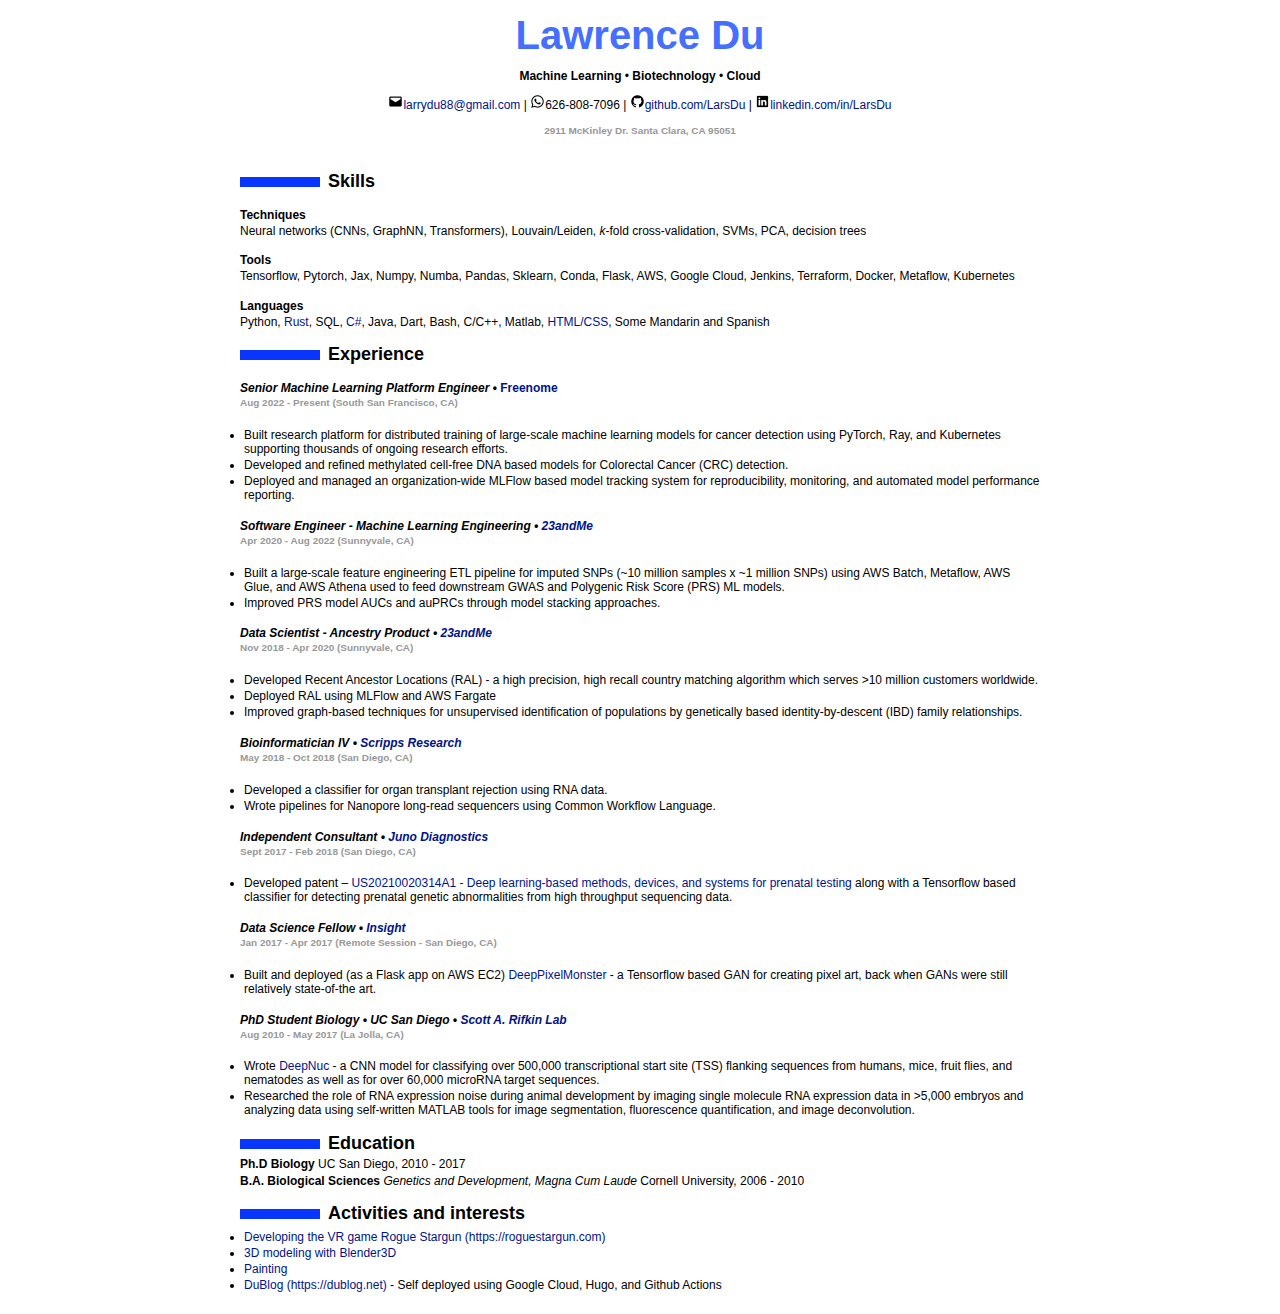
==== commit ce4d31db: "Updated resume." ====
--- a/index.html
+++ b/index.html
@@ -32,20 +32,20 @@
 <h4 id="tools">Tools</h4>
 <p>Tensorflow, Pytorch, Jax, Numpy, Numba, Pandas, Sklearn, Conda, Flask, AWS, Google Cloud, Jenkins, Terraform, Docker, Metaflow, Kubernetes</p>
 <h4 id="languages">Languages</h4>
-<p>Python, SQL, C#, Java, Dart, Bash, C/C++, Matlab, Some Mandarin and Spanish</p>
+<p>Python, <a href="https://github.com/LarsDu/StarRust">Rust</a>, SQL, <a href="https://roguestargun.com">C#</a>, Java, Dart, Bash, C/C++, Matlab, <a href="https://dublog.net">HTML/CSS</a>, Some Mandarin and Spanish</p>
 <h2 id="experience">Experience</h2>
 <h4 id="senior-machine-learning-platform-engineer-freenome"><em>Senior Machine Learning Platform Engineer</em> • <a href="https://www.linkedin.com/company/freenome/mycompany/">Freenome</a></h4>
-<h5 id="aug-2022---present-san-francisco-ca">Aug 2022 - Present (San Francisco, CA)</h5>
+<h5 id="aug-2022---present-south-san-francisco-ca">Aug 2022 - Present (South San Francisco, CA)</h5>
 <ul>
-<li>Built a platform for distributed training of large-scale machine learning models for cancer detection using PyTorch, Ray, and Kubernetes.</li>
+<li>Built research platform for distributed training of large-scale machine learning models for cancer detection using PyTorch, Ray, and Kubernetes supporting thousands of ongoing research efforts.</li>
 <li>Developed and refined methylated cell-free DNA based models for Colorectal Cancer (CRC) detection.</li>
-<li>Deployed and managed an organization-wide MLFlow based model tracking system.</li>
+<li>Deployed and managed an organization-wide MLFlow based model tracking system for reproducibility, monitoring, and automated model performance reporting.</li>
 </ul>
 <h4 id="software-engineer---machine-learning-engineering-23andme"><em>Software Engineer - Machine Learning Engineering • <a href="https://www.linkedin.com/company/23andme/mycompany/">23andMe</a></em></h4>
 <h5 id="apr-2020---aug-2022-sunnyvale-ca">Apr 2020 - Aug 2022 (Sunnyvale, CA)</h5>
 <ul>
 <li>Built a large-scale feature engineering ETL pipeline for imputed SNPs (~10 million samples x ~1 million SNPs) using AWS Batch, Metaflow, AWS Glue, and AWS Athena used to feed downstream GWAS and Polygenic Risk Score (PRS) ML models.</li>
-<li>Improved PRS model AUCs and auPRCs through model stacking.</li>
+<li>Improved PRS model AUCs and auPRCs through model stacking approaches.</li>
 </ul>
 <h4 id="data-scientist---ancestry-product-23andme"><em>Data Scientist - Ancestry Product • <a href="https://www.linkedin.com/company/23andme/mycompany/">23andMe</a></em></h4>
 <h5 id="nov-2018---apr-2020-sunnyvale-ca">Nov 2018 - Apr 2020 (Sunnyvale, CA)</h5>
@@ -68,7 +68,7 @@
 <h4 id="data-science-fellow-insight"><em>Data Science Fellow • <a href="https://insightfellows.com/data-science">Insight</a></em></h4>
 <h5 id="jan-2017---apr-2017-remote-session---san-diego-ca">Jan 2017 - Apr 2017 (Remote Session - San Diego, CA)</h5>
 <ul>
-<li>Built and deployed (as a Flask app on AWS EC2) <a href="https://github.com/LarsDu/DeepPixelMonster">DeepPixelMonster</a> - a Tensorflow based GAN for creating pixel art, back when GANs were still relatively state-of-the art(!).</li>
+<li>Built and deployed (as a Flask app on AWS EC2) <a href="https://github.com/LarsDu/DeepPixelMonster">DeepPixelMonster</a> - a Tensorflow based GAN for creating pixel art, back when GANs were still relatively state-of-the art.</li>
 </ul>
 <h4 id="phd-student-biology-uc-san-diego-scott-a.-rifkin-lab"><em>PhD Student Biology • UC San Diego • <a href="http://labs.biology.ucsd.edu/rifkin/">Scott A. Rifkin Lab</a></em></h4>
 <h5 id="aug-2010---may-2017-la-jolla-ca">Aug 2010 - May 2017 (La Jolla, CA)</h5>
@@ -82,9 +82,9 @@
 <h2 id="activities-and-interests">Activities and interests</h2>
 <ul>
 <li><a href="https://roguestargun.com">Developing the VR game Rogue Stargun (https://roguestargun.com)</a></li>
-<li><a href="https://sketchfab.com/3d-models/walken-23f4b6f0dcea4bf3afe714a59a9473e9">3D modeling</a></li>
-<li><a href="https://dublog.net">DuBlog (https://dublog.net)</a></li>
+<li><a href="https://sketchfab.com/3d-models/walken-23f4b6f0dcea4bf3afe714a59a9473e9">3D modeling with Blender3D</a></li>
+<li><a href="https://dublog.net/images/stable-diffusion-img2img/larryd.png">Painting</a></li>
+<li><a href="https://dublog.net">DuBlog (https://dublog.net)</a> - Self deployed using Google Cloud, Hugo, and Github Actions</li>
 </ul>
-<p><strong>Extracurricular Activities</strong>: UCSD GSA Lobby Corps • <a href="https://bioeasi.ucsd.edu/">BioEASI Art and Science Board</a> • Genetics Training Program Grant • Hughes Scholar (2009) • <a href="https://www.cornellcurb.com/">Cornell Undergraduate Research Board (Vice President)</a> • Friends of Farmworkers</p>
 </body>
 </html>
